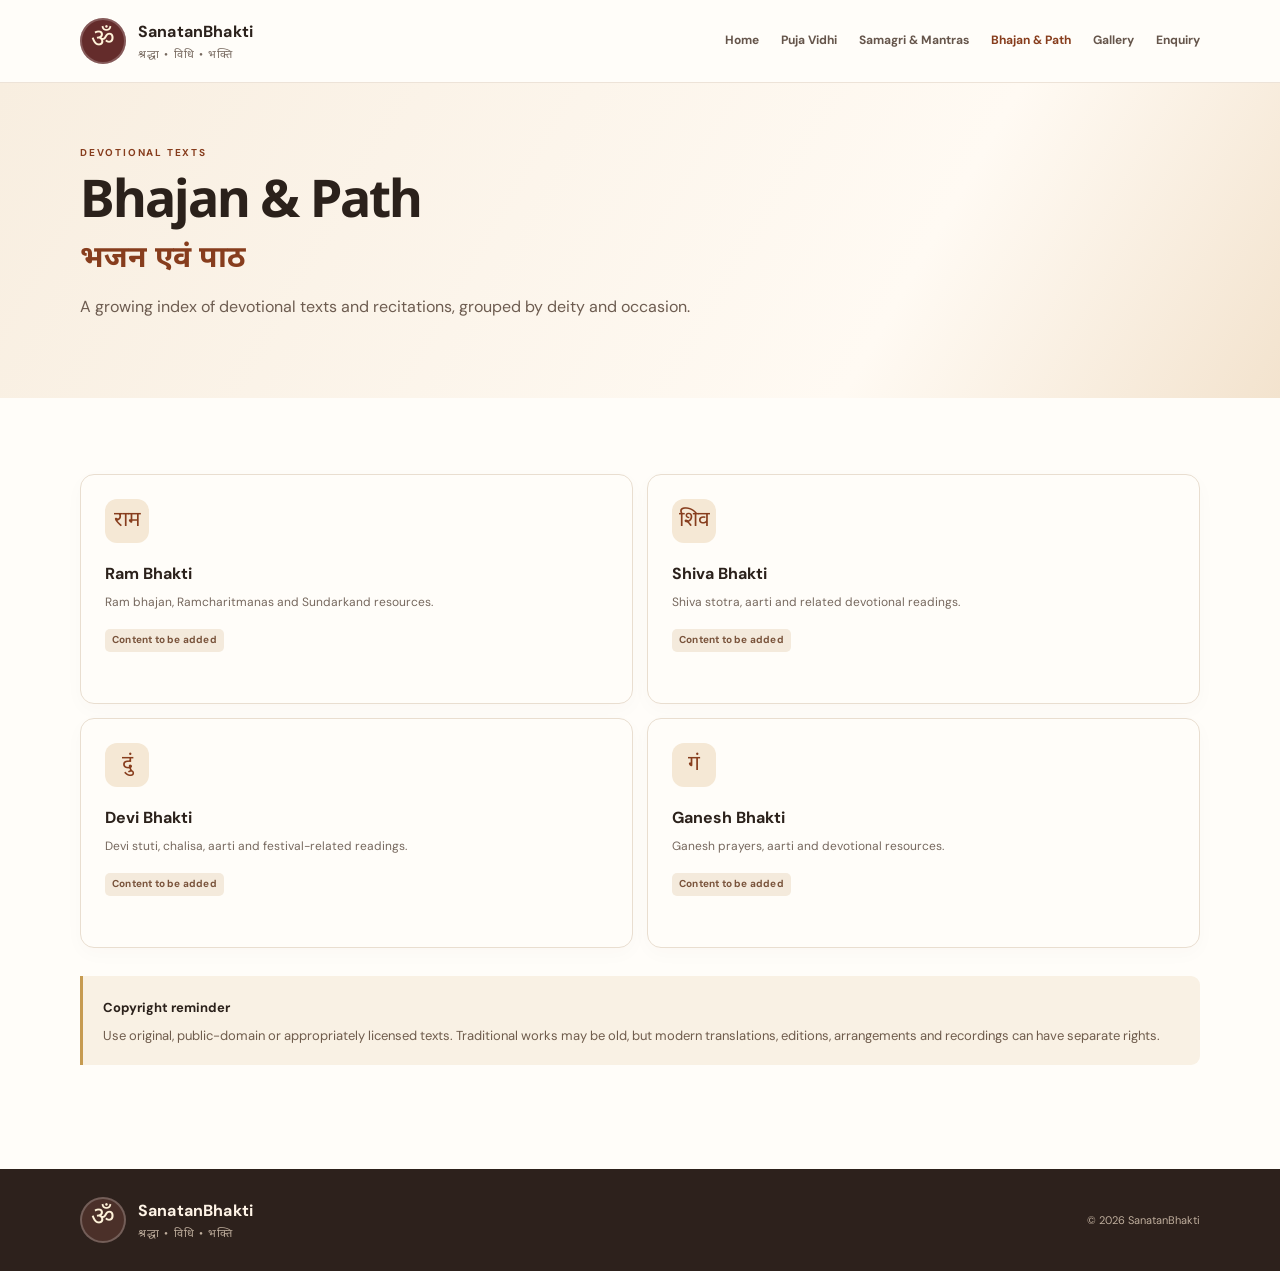
==== bhajan/index.html @ a90468ed "Added folder structure and basic index page" ====
<!doctype html>
<html lang="en"><head><meta charset="utf-8"><meta name="viewport" content="width=device-width, initial-scale=1"><meta name="description" content="Bhajan, aarti, chalisa and path resources."><title>Bhajan & Path | SanatanBhakti</title><link rel="stylesheet" href="../assets/css/style.css"></head><body data-depth="1"><header class="site-header"><div class="container header-inner"><a class="brand" href="../index.html"><span class="brand-mark">ॐ</span><span><strong>SanatanBhakti</strong><small>श्रद्धा • विधि • भक्ति</small></span></a><button class="menu-toggle" aria-label="Open navigation" aria-expanded="false">☰</button><nav class="site-nav" aria-label="Main navigation"></nav></div></header><main><section class="page-hero"><div class="container"><p class="eyebrow">Devotional texts</p><h1>Bhajan & Path <em>भजन एवं पाठ</em></h1><p>A growing index of devotional texts and recitations, grouped by deity and occasion.</p></div></section><section class="section container"><div class="puja-grid"><article class="feature-card"><span class="card-icon">राम</span><h3>Ram Bhakti</h3><p>Ram bhajan, Ramcharitmanas and Sundarkand resources.</p><span class="tag">Content to be added</span></article><article class="feature-card"><span class="card-icon">शिव</span><h3>Shiva Bhakti</h3><p>Shiva stotra, aarti and related devotional readings.</p><span class="tag">Content to be added</span></article><article class="feature-card"><span class="card-icon">दुं</span><h3>Devi Bhakti</h3><p>Devi stuti, chalisa, aarti and festival-related readings.</p><span class="tag">Content to be added</span></article><article class="feature-card"><span class="card-icon">गं</span><h3>Ganesh Bhakti</h3><p>Ganesh prayers, aarti and devotional resources.</p><span class="tag">Content to be added</span></article></div><div class="notice top-gap"><strong>Copyright reminder</strong><p>Use original, public-domain or appropriately licensed texts. Traditional works may be old, but modern translations, editions, arrangements and recordings can have separate rights.</p></div></section></main><footer class="site-footer"><div class="container footer-inner"><a class="brand footer-brand" href="../index.html"><span class="brand-mark">ॐ</span><span><strong>SanatanBhakti</strong><small>श्रद्धा • विधि • भक्ति</small></span></a><p>© <span data-year></span> SanatanBhakti</p></div></footer><script src="../assets/js/main.js"></script></body></html>
---- assets/css/style.css ----
@import url('https://fonts.googleapis.com/css2?family=DM+Sans:wght@400;500;600;700&family=Noto+Sans+Devanagari:wght@400;500;600;700&display=swap');
:root{--ink:#2b211b;--muted:#76685e;--cream:#fbf7f0;--paper:#fffdf9;--line:#e9ded0;--saffron:#b65e2b;--saffron-dark:#873d1d;--maroon:#642c2b;--gold:#c69b51;--green:#5b6a4d;--shadow:0 14px 40px rgba(65,39,21,.08)}
*{box-sizing:border-box}html{scroll-behavior:smooth}body{margin:0;background:var(--paper);color:var(--ink);font-family:"DM Sans","Noto Sans Devanagari",sans-serif;line-height:1.65}a{color:inherit;text-decoration:none}button,input,select,textarea{font:inherit}button,a,input,select,textarea{outline-color:var(--gold)}.container{width:min(1120px,calc(100% - 40px));margin-inline:auto}.sr-only{position:absolute;width:1px;height:1px;padding:0;margin:-1px;overflow:hidden;clip:rect(0,0,0,0);white-space:nowrap;border:0}
.site-header{position:sticky;top:0;z-index:10;background:rgba(255,253,249,.96);backdrop-filter:blur(12px);border-bottom:1px solid rgba(233,222,208,.8)}.header-inner{min-height:82px;display:flex;align-items:center;justify-content:space-between;gap:24px}.brand{display:inline-flex;align-items:center;gap:12px;flex-shrink:0}.brand-mark{width:46px;height:46px;display:grid;place-items:center;border-radius:50%;background:var(--maroon);color:#fff3d9;font-size:26px;font-family:"Noto Sans Devanagari",serif;box-shadow:inset 0 0 0 2px rgba(255,255,255,.22)}.brand strong,.brand small{display:block}.brand strong{font-size:16px;letter-spacing:.01em}.brand small{font-size:11px;color:var(--muted);letter-spacing:.1em}.site-nav{display:flex;align-items:center;gap:22px}.site-nav a{font-size:12px;font-weight:700;color:#65554b;white-space:nowrap}.site-nav a:hover,.site-nav a[aria-current=page]{color:var(--saffron-dark)}.menu-toggle{display:none;border:1px solid var(--line);background:var(--paper);border-radius:9px;padding:8px 11px;color:var(--ink);font-size:20px}
.hero{position:relative;overflow:hidden;background:radial-gradient(ellipse at 85% 30%,rgba(198,155,81,.2),transparent 30%),linear-gradient(120deg,#f8eee0,#fffaf3 58%,#f1dfc6);min-height:520px;display:flex;align-items:center}.hero-content{position:relative;z-index:1;padding-block:80px}.eyebrow{text-transform:uppercase;letter-spacing:.18em;font-size:10px;font-weight:700;color:var(--saffron-dark);margin:0 0 12px}.hero h1,.page-hero h1{font-family:"Noto Sans Devanagari",Georgia,serif;font-size:clamp(38px,5.5vw,68px);line-height:1.17;letter-spacing:-.04em;margin:0 0 22px;max-width:740px}.hero h1 em,.page-hero h1 em,.split-section h2 em{font-style:normal;color:var(--saffron-dark)}.hero-copy{max-width:570px;color:#68584c;font-size:16px;margin:0 0 26px}.hero-ornament{position:absolute;right:8%;top:50%;transform:translateY(-50%);font-family:serif;font-size:clamp(180px,30vw,360px);color:rgba(134,67,33,.055);line-height:1;pointer-events:none}.search-form{display:flex;max-width:560px;padding:6px;background:#fffdf9;border:1px solid #e3d2bc;border-radius:12px;box-shadow:var(--shadow);gap:8px;position:relative;z-index:2}.search-form input{min-width:0;flex:1;border:0;background:transparent;padding:12px 14px;color:var(--ink)}.search-form button{border:0;border-radius:8px;background:var(--maroon);color:#fff8eb;padding:0 20px;font-weight:700;cursor:pointer}.search-form.compact{margin-top:24px;max-width:510px}.hero-actions{display:flex;align-items:center;gap:24px;flex-wrap:wrap;margin-top:24px}.button{display:inline-flex;align-items:center;justify-content:center;gap:14px;border:1px solid transparent;border-radius:9px;padding:12px 18px;font-weight:700;font-size:13px;cursor:pointer;transition:transform .2s,background .2s}.button:hover{transform:translateY(-1px)}.button-primary{background:var(--saffron-dark);color:#fff9ef}.button-outline{border-color:var(--line);background:transparent;color:var(--ink)}.button-light{background:#fff5e5;color:var(--maroon)}.text-link{font-size:13px;font-weight:700;color:var(--saffron-dark)}.hero-note{font-size:11px;color:#827063;margin-top:22px;max-width:600px}
.section{padding-block:76px}.section-tint{background:#f8f1e7}.section-heading{display:flex;justify-content:space-between;align-items:end;gap:20px;margin-bottom:28px}.section-heading h2,.split-section h2,.cta-inner h2{font-family:"Noto Sans Devanagari",Georgia,serif;font-size:clamp(28px,3.4vw,40px);line-height:1.25;margin:0;letter-spacing:-.025em}.section-heading .eyebrow{margin-bottom:7px}.muted{color:var(--muted)}.small{font-size:12px}.feature-grid{display:grid;grid-template-columns:repeat(4,minmax(0,1fr));gap:16px}.feature-card{display:flex;flex-direction:column;align-items:flex-start;min-height:230px;padding:24px;border:1px solid var(--line);border-radius:14px;background:#fffdf9;box-shadow:0 6px 20px rgba(65,39,21,.025);transition:transform .2s,box-shadow .2s}.feature-card:hover,.puja-card:hover{transform:translateY(-3px);box-shadow:var(--shadow)}.card-icon{width:44px;height:44px;display:grid;place-items:center;background:#f5e8d5;border-radius:12px;color:var(--saffron-dark);font-size:21px;font-family:"Noto Sans Devanagari",serif}.feature-card h3,.puja-card h3{font-size:16px;margin:18px 0 6px}.feature-card p,.puja-card p{font-size:12px;color:var(--muted);margin:0 0 16px}.card-arrow{font-size:12px;font-weight:700;color:var(--saffron-dark);margin-top:auto}.puja-grid{display:grid;grid-template-columns:repeat(2,minmax(0,1fr));gap:14px}.puja-card{display:flex;align-items:center;gap:16px;min-width:0;border:1px solid var(--line);border-radius:13px;background:var(--paper);padding:18px;transition:transform .2s,box-shadow .2s}.puja-symbol{width:52px;height:52px;flex-shrink:0;display:grid;place-items:center;border-radius:50%;background:#f4e5cf;color:var(--maroon);font:600 19px "Noto Sans Devanagari",serif}.puja-card h3{margin:0 0 3px}.puja-card p{margin:0 0 8px}.puja-card .card-arrow{margin-left:auto}.tag{display:inline-block;background:#f4eadc;color:#79533b;border-radius:5px;padding:3px 7px;font-size:10px;font-weight:700;letter-spacing:.02em}.split-section{display:grid;grid-template-columns:1fr 1fr;gap:70px;align-items:center}.split-section p{color:var(--muted);font-size:14px}.cta-band{background:var(--maroon);color:#fff8eb;padding:46px 0}.cta-inner{display:flex;align-items:center;justify-content:space-between;gap:24px}.cta-inner .eyebrow{color:#e8c58c}.cta-inner h2{font-size:34px}.cta-inner p:not(.eyebrow){color:#eadbd0;margin-bottom:0;font-size:13px}
.page-hero{background:linear-gradient(120deg,#f8eee0,#fffaf3 70%,#f3e3ce);padding:62px 0}.page-hero h1{font-size:clamp(34px,4.6vw,52px);margin-bottom:14px}.page-hero h1 em{display:block;font-size:.58em;letter-spacing:0;margin-top:8px}.page-hero .container>p:not(.eyebrow){max-width:720px;color:#6d5c50}.notice{padding:18px 20px;border-left:3px solid var(--gold);background:#f9f1e4;border-radius:0 9px 9px 0;margin-bottom:28px}.notice strong{font-size:13px}.notice p{font-size:13px;color:#6f5c4c;margin:5px 0 0}.meta-row{display:flex;gap:8px;flex-wrap:wrap;margin-top:18px}.article-layout{display:grid;grid-template-columns:minmax(0,1fr) 250px;gap:50px;align-items:start}.article h2{font-size:22px;margin:36px 0 10px;line-height:1.4}.article h2:first-of-type{margin-top:28px}.article h2 small{display:block;color:var(--saffron-dark);font-family:"Noto Sans Devanagari",sans-serif;font-size:14px;font-weight:500}.article p,.article li{font-size:14px;color:#66574d}.article li{margin-bottom:8px}.checklist{padding:0;list-style:none}.checklist li{padding:9px 0;border-bottom:1px solid var(--line)}.checklist input{accent-color:var(--saffron-dark);margin-right:9px}.source-placeholder{border:1px dashed #d4b992;background:#fffbf4;border-radius:10px;padding:16px}.source-placeholder p{margin:0}.article-aside{position:sticky;top:105px;display:grid;gap:14px}.aside-card{border:1px solid var(--line);border-radius:12px;padding:18px;background:#fffdf9}.aside-card a{display:block;font-size:12px;color:#6b5749;padding:7px 0}.aside-card h3{margin:4px 0 8px}.aside-card p{font-size:13px;color:var(--muted)}.aside-card hr,.contact-card hr{border:0;border-top:1px solid var(--line);margin:15px 0}.full-width{width:100%}.top-gap{margin-top:28px}.empty-state{grid-column:1/-1;padding:30px;text-align:center;color:var(--muted)}.gallery-grid{display:grid;grid-template-columns:repeat(3,minmax(0,1fr));gap:18px}.gallery-placeholder{min-height:210px;display:flex;flex-direction:column;align-items:flex-start;justify-content:end;padding:24px;border-radius:14px;border:1px solid #e4d3bc;background:radial-gradient(circle at 80% 20%,#f0d8ad,transparent 34%),linear-gradient(140deg,#f7ead7,#fffaf2)}.gallery-placeholder span{font:36px "Noto Sans Devanagari",serif;color:var(--saffron-dark);margin-bottom:auto}.gallery-placeholder h3{margin:22px 0 3px;font-size:16px}.gallery-placeholder p{margin:0;color:var(--muted);font-size:12px}.form-layout{display:grid;grid-template-columns:minmax(0,1.4fr) minmax(250px,.8fr);gap:55px;align-items:start}.form-layout h2{font-size:25px;margin-top:0}.enquiry-form{display:grid;gap:16px}.enquiry-form label{display:grid;gap:7px;font-size:12px;font-weight:700;color:#59483d}.enquiry-form input,.enquiry-form select,.enquiry-form textarea{width:100%;border:1px solid #dfd2c3;border-radius:8px;padding:12px 13px;background:#fffdf9;color:var(--ink);font-weight:400}.enquiry-form textarea{resize:vertical}.enquiry-form .button{justify-self:start}.form-status{font-size:12px;color:var(--green)}.contact-card{position:sticky;top:105px}.site-footer{background:#2d211c;color:#e8d9c8;padding:28px 0}.footer-inner{display:flex;align-items:center;justify-content:space-between;gap:18px;flex-wrap:wrap}.footer-brand .brand-mark{background:#4b3029}.footer-brand strong{color:#fff4e7}.footer-brand small,.footer-inner p{color:#bfae9d;font-size:11px}.not-found{min-height:80vh;display:flex;flex-direction:column;align-items:flex-start;justify-content:center}.not-found h1{font-family:Georgia,serif;font-size:42px;margin:0}.not-found .brand-mark{margin-bottom:20px}
[hidden]{display:none!important}
@media(max-width:980px){.site-nav{gap:13px}.site-nav a{font-size:11px}.feature-grid{grid-template-columns:repeat(2,minmax(0,1fr))}.header-inner{gap:14px}.brand strong{font-size:14px}}
@media(max-width:760px){.container{width:min(100% - 30px,620px)}.header-inner{min-height:72px}.menu-toggle{display:block}.site-nav{display:none;position:absolute;top:71px;left:0;right:0;padding:14px 20px 20px;background:var(--paper);border-bottom:1px solid var(--line);box-shadow:var(--shadow);flex-direction:column;align-items:stretch;gap:0}.site-nav.is-open{display:flex}.site-nav a{font-size:13px;padding:11px 4px;border-bottom:1px solid #f0e7dc}.site-nav a:last-child{border-bottom:0}.hero{min-height:unset}.hero-content{padding-block:62px}.hero-ornament{right:-4%;top:28%;font-size:210px}.hero-copy{font-size:14px}.search-form{gap:3px}.search-form input{padding:10px}.search-form button{padding:0 13px}.section{padding-block:54px}.section-heading{align-items:flex-start;flex-direction:column;gap:12px}.feature-grid{gap:12px}.feature-card{padding:18px;min-height:210px}.puja-grid{grid-template-columns:1fr}.split-section{grid-template-columns:1fr;gap:18px}.cta-inner{align-items:flex-start;flex-direction:column}.page-hero{padding:45px 0}.article-layout,.form-layout{grid-template-columns:1fr;gap:25px}.article-aside,.contact-card{position:static}.gallery-grid{grid-template-columns:repeat(2,minmax(0,1fr));gap:12px}.gallery-placeholder{min-height:175px;padding:16px}.footer-inner{align-items:flex-start;flex-direction:column;gap:12px}}
@media(max-width:420px){.brand-mark{width:40px;height:40px;font-size:22px}.brand{gap:8px}.brand strong{font-size:13px}.brand small{font-size:9px}.feature-grid{grid-template-columns:1fr}.feature-card{min-height:unset}.gallery-grid{grid-template-columns:1fr}.hero h1{font-size:37px}.hero-actions{align-items:flex-start;flex-direction:column;gap:14px}.puja-card{padding:14px;gap:12px}.puja-symbol{width:44px;height:44px}.section-heading h2,.split-section h2{font-size:30px}}
@media print{.site-header,.site-footer,.article-aside,.page-hero,.button,.cta-band{display:none!important}body{background:#fff;color:#000;font-size:11pt}.container{width:100%;max-width:none}.section{padding:0}.article-layout{display:block}.article p,.article li{color:#222}.notice{border:1px solid #bbb;background:#fff}.checklist input{appearance:auto}}
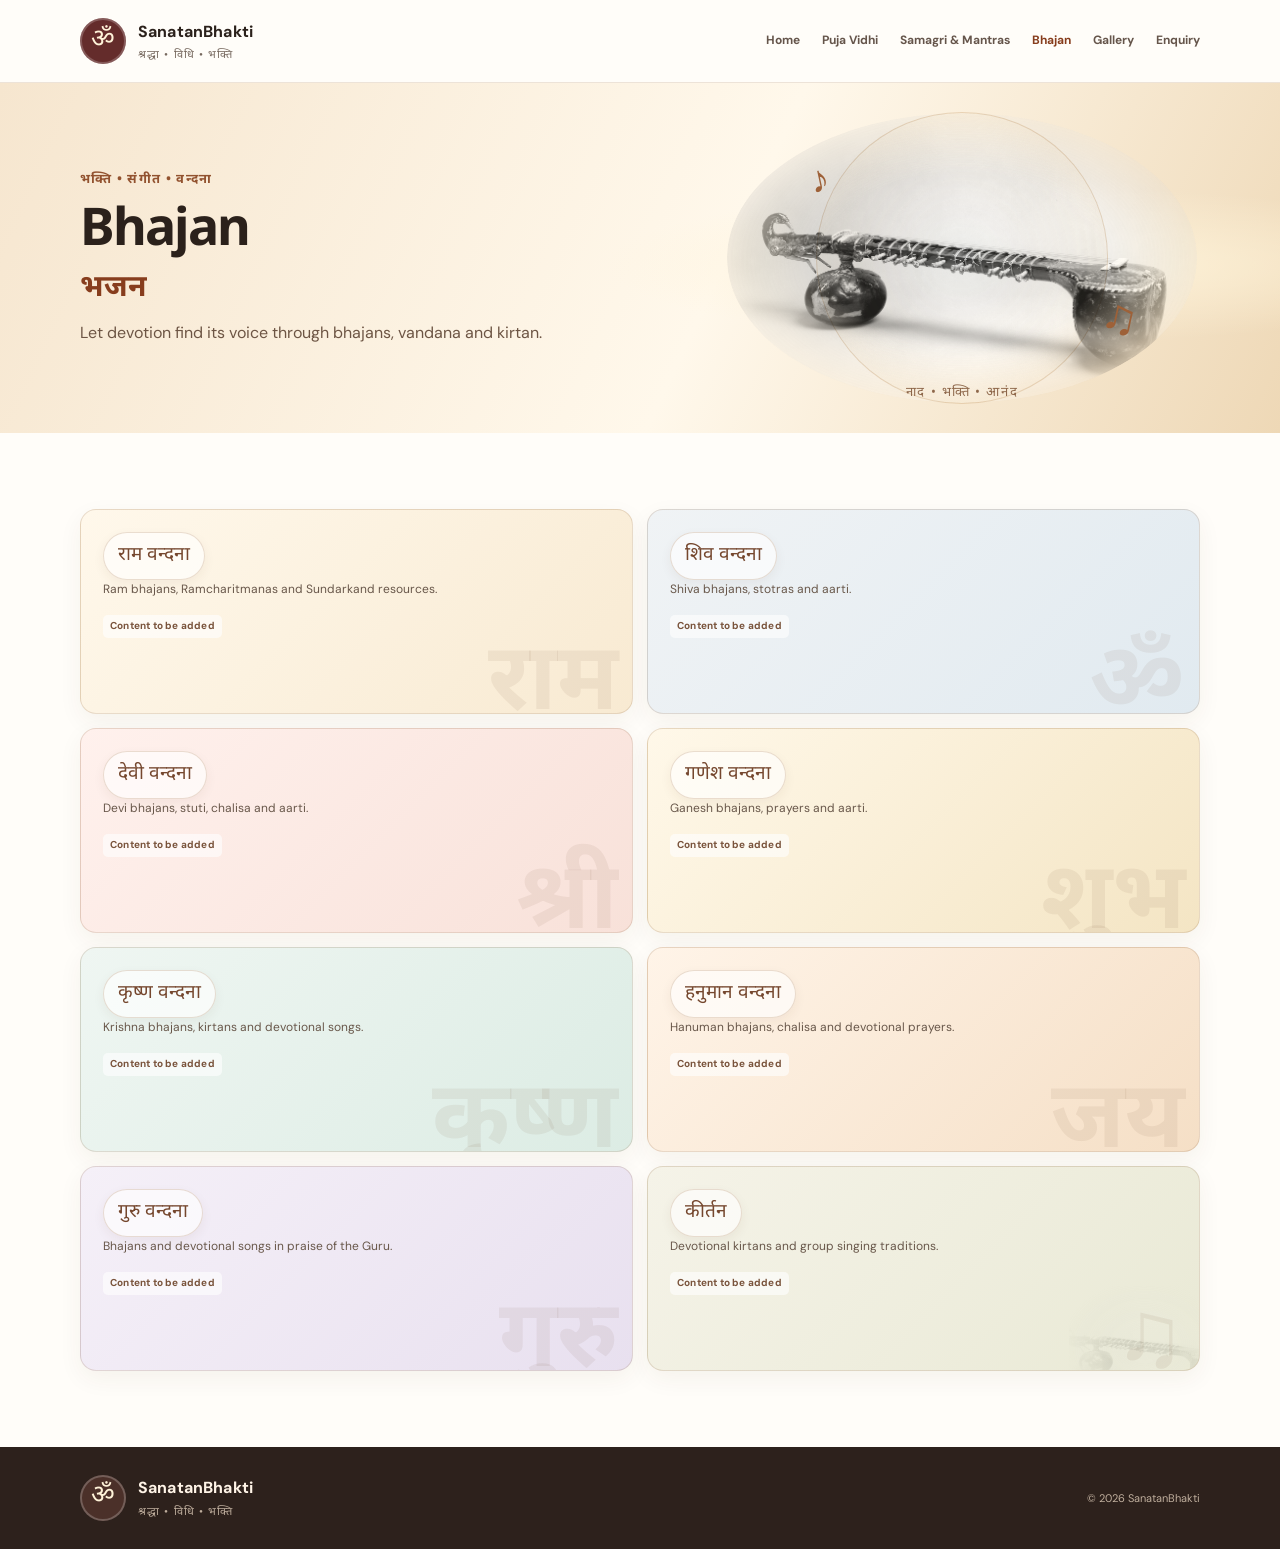
==== commit ac73a53e: "Modified satyanarayan puja html and related resources" ====
--- a/bhajan/index.html
+++ b/bhajan/index.html
@@ -1,2 +1,93 @@
 <!doctype html>
-<html lang="en"><head><meta charset="utf-8"><meta name="viewport" content="width=device-width, initial-scale=1"><meta name="description" content="Bhajan, aarti, chalisa and path resources."><title>Bhajan & Path | SanatanBhakti</title><link rel="stylesheet" href="../assets/css/style.css"></head><body data-depth="1"><header class="site-header"><div class="container header-inner"><a class="brand" href="../index.html"><span class="brand-mark">ॐ</span><span><strong>SanatanBhakti</strong><small>श्रद्धा • विधि • भक्ति</small></span></a><button class="menu-toggle" aria-label="Open navigation" aria-expanded="false">☰</button><nav class="site-nav" aria-label="Main navigation"></nav></div></header><main><section class="page-hero"><div class="container"><p class="eyebrow">Devotional texts</p><h1>Bhajan & Path <em>भजन एवं पाठ</em></h1><p>A growing index of devotional texts and recitations, grouped by deity and occasion.</p></div></section><section class="section container"><div class="puja-grid"><article class="feature-card"><span class="card-icon">राम</span><h3>Ram Bhakti</h3><p>Ram bhajan, Ramcharitmanas and Sundarkand resources.</p><span class="tag">Content to be added</span></article><article class="feature-card"><span class="card-icon">शिव</span><h3>Shiva Bhakti</h3><p>Shiva stotra, aarti and related devotional readings.</p><span class="tag">Content to be added</span></article><article class="feature-card"><span class="card-icon">दुं</span><h3>Devi Bhakti</h3><p>Devi stuti, chalisa, aarti and festival-related readings.</p><span class="tag">Content to be added</span></article><article class="feature-card"><span class="card-icon">गं</span><h3>Ganesh Bhakti</h3><p>Ganesh prayers, aarti and devotional resources.</p><span class="tag">Content to be added</span></article></div><div class="notice top-gap"><strong>Copyright reminder</strong><p>Use original, public-domain or appropriately licensed texts. Traditional works may be old, but modern translations, editions, arrangements and recordings can have separate rights.</p></div></section></main><footer class="site-footer"><div class="container footer-inner"><a class="brand footer-brand" href="../index.html"><span class="brand-mark">ॐ</span><span><strong>SanatanBhakti</strong><small>श्रद्धा • विधि • भक्ति</small></span></a><p>© <span data-year></span> SanatanBhakti</p></div></footer><script src="../assets/js/main.js"></script></body></html>+<html lang="en">
+  <head>
+    <meta charset="utf-8">
+    <meta name="viewport" content="width=device-width, initial-scale=1">
+    <meta name="description" content="Bhajan, aarti, chalisa and devotional song resources.">
+    <title>Bhajan | SanatanBhakti</title>
+    <link rel="stylesheet" href="../assets/css/style.css">
+  </head>
+  <body class="page-bhajan" data-depth="1">
+    <header class="site-header">
+      <div class="container header-inner">
+        <a class="brand" href="../index.html">
+          <span class="brand-mark">ॐ</span>
+          <span><strong>SanatanBhakti</strong><small>श्रद्धा • विधि • भक्ति</small></span>
+        </a>
+        <button class="menu-toggle" aria-label="Open navigation" aria-expanded="false">☰</button>
+        <nav class="site-nav" aria-label="Main navigation"></nav>
+      </div>
+    </header>
+    <main>
+      <section class="page-hero bhajan-hero">
+        <div class="container bhajan-hero-inner">
+          <div class="bhajan-hero-copy">
+            <p class="eyebrow">भक्ति • संगीत • वन्दना</p>
+            <h1>Bhajan <em>भजन</em></h1>
+            <p>Let devotion find its voice through bhajans, vandana and kirtan.</p>
+          </div>
+          <div class="bhajan-hero-art" aria-hidden="true">
+            <span class="bhajan-note bhajan-note-one">♪</span>
+            <span class="bhajan-note bhajan-note-two">♫</span>
+            <img class="bhajan-hero-sitar" src="../assets/images/sitar.jpg" alt="">
+            <span class="bhajan-art-caption">नाद • भक्ति • आनंद</span>
+          </div>
+        </div>
+      </section>
+      <section class="section container">
+        <div class="puja-grid bhajan-grid">
+          <article class="feature-card bhajan-card" data-tone="ram" data-watermark="राम">
+            <span class="card-icon">राम वन्दना</span>
+            <p>Ram bhajans, Ramcharitmanas and Sundarkand resources.</p>
+            <span class="tag">Content to be added</span>
+          </article>
+          <article class="feature-card bhajan-card" data-tone="shiv" data-watermark="ॐ">
+            <span class="card-icon">शिव वन्दना</span>
+            <p>Shiva bhajans, stotras and aarti.</p>
+            <span class="tag">Content to be added</span>
+          </article>
+          <article class="feature-card bhajan-card" data-tone="devi" data-watermark="श्री">
+            <span class="card-icon">देवी वन्दना</span>
+            <p>Devi bhajans, stuti, chalisa and aarti.</p>
+            <span class="tag">Content to be added</span>
+          </article>
+          <article class="feature-card bhajan-card" data-tone="ganesh" data-watermark="शुभ">
+            <span class="card-icon">गणेश वन्दना</span>
+            <p>Ganesh bhajans, prayers and aarti.</p>
+            <span class="tag">Content to be added</span>
+          </article>
+          <article class="feature-card bhajan-card" data-tone="krishna" data-watermark="कृष्ण">
+            <span class="card-icon">कृष्ण वन्दना</span>
+            <p>Krishna bhajans, kirtans and devotional songs.</p>
+            <span class="tag">Content to be added</span>
+          </article>
+          <article class="feature-card bhajan-card" data-tone="hanuman" data-watermark="जय">
+            <span class="card-icon">हनुमान वन्दना</span>
+            <p>Hanuman bhajans, chalisa and devotional prayers.</p>
+            <span class="tag">Content to be added</span>
+          </article>
+          <article class="feature-card bhajan-card" data-tone="guru" data-watermark="गुरु">
+            <span class="card-icon">गुरु वन्दना</span>
+            <p>Bhajans and devotional songs in praise of the Guru.</p>
+            <span class="tag">Content to be added</span>
+          </article>
+          <article class="feature-card bhajan-card" data-tone="kirtan" data-watermark="♫">
+            <span class="card-icon">कीर्तन</span>
+            <p>Devotional kirtans and group singing traditions.</p>
+            <span class="tag">Content to be added</span>
+          </article>
+        </div>
+      </section>
+    </main>
+    <footer class="site-footer">
+      <div class="container footer-inner">
+        <a class="brand footer-brand" href="../index.html">
+          <span class="brand-mark">ॐ</span>
+          <span><strong>SanatanBhakti</strong><small>श्रद्धा • विधि • भक्ति</small></span>
+        </a>
+        <p>© <span data-year></span> SanatanBhakti</p>
+      </div>
+    </footer>
+    <script src="../assets/js/main.js"></script>
+  </body>
+</html>
--- a/assets/css/style.css
+++ b/assets/css/style.css
@@ -1,9 +1,45 @@
 @import url('https://fonts.googleapis.com/css2?family=DM+Sans:wght@400;500;600;700&family=Noto+Sans+Devanagari:wght@400;500;600;700&display=swap');
+@import url("./imagery.css");
 :root{--ink:#2b211b;--muted:#76685e;--cream:#fbf7f0;--paper:#fffdf9;--line:#e9ded0;--saffron:#b65e2b;--saffron-dark:#873d1d;--maroon:#642c2b;--gold:#c69b51;--green:#5b6a4d;--shadow:0 14px 40px rgba(65,39,21,.08)}
 *{box-sizing:border-box}html{scroll-behavior:smooth}body{margin:0;background:var(--paper);color:var(--ink);font-family:"DM Sans","Noto Sans Devanagari",sans-serif;line-height:1.65}a{color:inherit;text-decoration:none}button,input,select,textarea{font:inherit}button,a,input,select,textarea{outline-color:var(--gold)}.container{width:min(1120px,calc(100% - 40px));margin-inline:auto}.sr-only{position:absolute;width:1px;height:1px;padding:0;margin:-1px;overflow:hidden;clip:rect(0,0,0,0);white-space:nowrap;border:0}
 .site-header{position:sticky;top:0;z-index:10;background:rgba(255,253,249,.96);backdrop-filter:blur(12px);border-bottom:1px solid rgba(233,222,208,.8)}.header-inner{min-height:82px;display:flex;align-items:center;justify-content:space-between;gap:24px}.brand{display:inline-flex;align-items:center;gap:12px;flex-shrink:0}.brand-mark{width:46px;height:46px;display:grid;place-items:center;border-radius:50%;background:var(--maroon);color:#fff3d9;font-size:26px;font-family:"Noto Sans Devanagari",serif;box-shadow:inset 0 0 0 2px rgba(255,255,255,.22)}.brand strong,.brand small{display:block}.brand strong{font-size:16px;letter-spacing:.01em}.brand small{font-size:11px;color:var(--muted);letter-spacing:.1em}.site-nav{display:flex;align-items:center;gap:22px}.site-nav a{font-size:12px;font-weight:700;color:#65554b;white-space:nowrap}.site-nav a:hover,.site-nav a[aria-current=page]{color:var(--saffron-dark)}.menu-toggle{display:none;border:1px solid var(--line);background:var(--paper);border-radius:9px;padding:8px 11px;color:var(--ink);font-size:20px}
 .hero{position:relative;overflow:hidden;background:radial-gradient(ellipse at 85% 30%,rgba(198,155,81,.2),transparent 30%),linear-gradient(120deg,#f8eee0,#fffaf3 58%,#f1dfc6);min-height:520px;display:flex;align-items:center}.hero-content{position:relative;z-index:1;padding-block:80px}.eyebrow{text-transform:uppercase;letter-spacing:.18em;font-size:10px;font-weight:700;color:var(--saffron-dark);margin:0 0 12px}.hero h1,.page-hero h1{font-family:"Noto Sans Devanagari",Georgia,serif;font-size:clamp(38px,5.5vw,68px);line-height:1.17;letter-spacing:-.04em;margin:0 0 22px;max-width:740px}.hero h1 em,.page-hero h1 em,.split-section h2 em{font-style:normal;color:var(--saffron-dark)}.hero-copy{max-width:570px;color:#68584c;font-size:16px;margin:0 0 26px}.hero-ornament{position:absolute;right:8%;top:50%;transform:translateY(-50%);font-family:serif;font-size:clamp(180px,30vw,360px);color:rgba(134,67,33,.055);line-height:1;pointer-events:none}.search-form{display:flex;max-width:560px;padding:6px;background:#fffdf9;border:1px solid #e3d2bc;border-radius:12px;box-shadow:var(--shadow);gap:8px;position:relative;z-index:2}.search-form input{min-width:0;flex:1;border:0;background:transparent;padding:12px 14px;color:var(--ink)}.search-form button{border:0;border-radius:8px;background:var(--maroon);color:#fff8eb;padding:0 20px;font-weight:700;cursor:pointer}.search-form.compact{margin-top:24px;max-width:510px}.hero-actions{display:flex;align-items:center;gap:24px;flex-wrap:wrap;margin-top:24px}.button{display:inline-flex;align-items:center;justify-content:center;gap:14px;border:1px solid transparent;border-radius:9px;padding:12px 18px;font-weight:700;font-size:13px;cursor:pointer;transition:transform .2s,background .2s}.button:hover{transform:translateY(-1px)}.button-primary{background:var(--saffron-dark);color:#fff9ef}.button-outline{border-color:var(--line);background:transparent;color:var(--ink)}.button-light{background:#fff5e5;color:var(--maroon)}.text-link{font-size:13px;font-weight:700;color:var(--saffron-dark)}.hero-note{font-size:11px;color:#827063;margin-top:22px;max-width:600px}
 .section{padding-block:76px}.section-tint{background:#f8f1e7}.section-heading{display:flex;justify-content:space-between;align-items:end;gap:20px;margin-bottom:28px}.section-heading h2,.split-section h2,.cta-inner h2{font-family:"Noto Sans Devanagari",Georgia,serif;font-size:clamp(28px,3.4vw,40px);line-height:1.25;margin:0;letter-spacing:-.025em}.section-heading .eyebrow{margin-bottom:7px}.muted{color:var(--muted)}.small{font-size:12px}.feature-grid{display:grid;grid-template-columns:repeat(4,minmax(0,1fr));gap:16px}.feature-card{display:flex;flex-direction:column;align-items:flex-start;min-height:230px;padding:24px;border:1px solid var(--line);border-radius:14px;background:#fffdf9;box-shadow:0 6px 20px rgba(65,39,21,.025);transition:transform .2s,box-shadow .2s}.feature-card:hover,.puja-card:hover{transform:translateY(-3px);box-shadow:var(--shadow)}.card-icon{width:44px;height:44px;display:grid;place-items:center;background:#f5e8d5;border-radius:12px;color:var(--saffron-dark);font-size:21px;font-family:"Noto Sans Devanagari",serif}.feature-card h3,.puja-card h3{font-size:16px;margin:18px 0 6px}.feature-card p,.puja-card p{font-size:12px;color:var(--muted);margin:0 0 16px}.card-arrow{font-size:12px;font-weight:700;color:var(--saffron-dark);margin-top:auto}.puja-grid{display:grid;grid-template-columns:repeat(2,minmax(0,1fr));gap:14px}.puja-card{display:flex;align-items:center;gap:16px;min-width:0;border:1px solid var(--line);border-radius:13px;background:var(--paper);padding:18px;transition:transform .2s,box-shadow .2s}.puja-symbol{width:52px;height:52px;flex-shrink:0;display:grid;place-items:center;border-radius:50%;background:#f4e5cf;color:var(--maroon);font:600 19px "Noto Sans Devanagari",serif}.puja-card h3{margin:0 0 3px}.puja-card p{margin:0 0 8px}.puja-card .card-arrow{margin-left:auto}.tag{display:inline-block;background:#f4eadc;color:#79533b;border-radius:5px;padding:3px 7px;font-size:10px;font-weight:700;letter-spacing:.02em}.split-section{display:grid;grid-template-columns:1fr 1fr;gap:70px;align-items:center}.split-section p{color:var(--muted);font-size:14px}.cta-band{background:var(--maroon);color:#fff8eb;padding:46px 0}.cta-inner{display:flex;align-items:center;justify-content:space-between;gap:24px}.cta-inner .eyebrow{color:#e8c58c}.cta-inner h2{font-size:34px}.cta-inner p:not(.eyebrow){color:#eadbd0;margin-bottom:0;font-size:13px}
+.page-hero.bhajan-hero{padding:34px 0}
+.bhajan-grid .card-icon{width:auto;min-width:44px;height:44px;padding:0 12px;white-space:nowrap;font-size:18px}
+.page-hero.bhajan-hero{position:relative;overflow:hidden;padding:30px 0;background:radial-gradient(ellipse at 82% 52%,rgba(255,244,218,.95),transparent 30%),linear-gradient(115deg,#f6e6cf,#fff8eb 56%,#eed8b6)}
+.bhajan-hero-inner{display:grid;grid-template-columns:1.15fr .85fr;align-items:center;min-height:280px}
+.bhajan-hero-copy{position:relative;z-index:1}
+.bhajan-hero-copy .eyebrow{color:#92522f;letter-spacing:.1em;font-family:"Noto Sans Devanagari",sans-serif;font-size:13px}
+.bhajan-hero-copy h1{margin-bottom:12px}
+.bhajan-hero-copy>p:last-child{max-width:480px;margin:0;color:#6d5544;font-size:16px}
+.bhajan-hero-art{position:relative;display:grid;place-items:center;min-height:250px;color:#995f35}
+.bhajan-hero-art svg{position:relative;z-index:1;width:min(100%,270px);height:auto;overflow:visible;filter:drop-shadow(0 10px 12px rgba(87,53,28,.12))}
+.instrument-halo{fill:rgba(255,255,255,.32);stroke:rgba(181,129,69,.25);stroke-width:1.5;stroke-dasharray:3 7}
+.veena-body{fill:#bb7540;stroke:#8d4e2f;stroke-width:3}
+.veena-neck{fill:none;stroke:#8d4e2f;stroke-width:12;stroke-linecap:round}
+.veena-string{fill:none;stroke:#f6dfad;stroke-width:1.5}
+.veena-fret,.veena-detail,.veena-peg{fill:none;stroke:#f2d59d;stroke-width:3;stroke-linecap:round;stroke-linejoin:round}
+.veena-peg{stroke:#8d4e2f;stroke-width:5}
+.bhajan-note{position:absolute;z-index:2;color:#9e6138;font-family:Georgia,serif;font-weight:700}
+.bhajan-note-one{top:12%;left:18%;font-size:38px;transform:rotate(-12deg)}
+.bhajan-note-two{right:13%;bottom:16%;font-size:48px;transform:rotate(12deg)}
+.bhajan-art-caption{position:absolute;bottom:2px;color:#8e674a;font:13px "Noto Sans Devanagari",sans-serif;letter-spacing:.12em}
+.bhajan-grid .bhajan-card{position:relative;isolation:isolate;overflow:hidden;min-height:205px;padding:22px;border-radius:16px;border-color:rgba(131,89,51,.18);box-shadow:0 8px 24px rgba(79,50,27,.055)}
+.bhajan-grid .bhajan-card::after{content:attr(data-watermark);position:absolute;z-index:-1;right:14px;bottom:-20px;color:rgba(106,62,34,.075);font:700 94px "Noto Sans Devanagari",serif;line-height:1;pointer-events:none}
+.bhajan-grid .bhajan-card[data-tone="ram"]{background:linear-gradient(135deg,#fff8eb,#f8ead2)}
+.bhajan-grid .bhajan-card[data-tone="shiv"]{background:linear-gradient(135deg,#f0f3f5,#e1eaf0)}
+.bhajan-grid .bhajan-card[data-tone="devi"]{background:linear-gradient(135deg,#fff1ed,#f8e1d9)}
+.bhajan-grid .bhajan-card[data-tone="ganesh"]{background:linear-gradient(135deg,#fff8e9,#f4e5c4)}
+.bhajan-grid .bhajan-card[data-tone="krishna"]{background:linear-gradient(135deg,#eff6f2,#dcece4)}
+.bhajan-grid .bhajan-card[data-tone="hanuman"]{background:linear-gradient(135deg,#fff4e8,#f5dfc6)}
+.bhajan-grid .bhajan-card[data-tone="guru"]{background:linear-gradient(135deg,#f5f0f8,#e8e0ef)}
+.bhajan-grid .bhajan-card[data-tone="kirtan"]{background:linear-gradient(135deg,#f5f3e8,#e9e9d5)}
+.bhajan-grid .bhajan-card .card-icon{position:relative;z-index:1;height:48px;padding-inline:14px;border:1px solid rgba(151,97,48,.2);border-radius:999px;background:rgba(255,255,255,.64);color:#75472e;font-size:19px;box-shadow:0 4px 12px rgba(86,55,30,.06)}
+.bhajan-grid .bhajan-card p,.bhajan-grid .bhajan-card .tag{position:relative;z-index:1}
+.bhajan-grid .bhajan-card p{max-width:90%;color:#68574a}
+.bhajan-grid .bhajan-card .tag{background:rgba(255,255,255,.62);color:#79533b}
+@media(max-width:760px){.bhajan-hero-inner{grid-template-columns:1fr;min-height:unset}.bhajan-hero-copy{padding:12px 0 0}.bhajan-hero-copy h1{font-size:44px}.bhajan-hero-copy>p:last-child{font-size:14px}.bhajan-hero-art{position:absolute;right:0;bottom:-15px;width:42%;min-height:190px;opacity:.38}.bhajan-hero-art svg{width:190px}.bhajan-note-one{left:0}.bhajan-note-two{right:2%}.bhajan-art-caption{display:none}.bhajan-grid .bhajan-card{min-height:175px}}
 .page-hero{background:linear-gradient(120deg,#f8eee0,#fffaf3 70%,#f3e3ce);padding:62px 0}.page-hero h1{font-size:clamp(34px,4.6vw,52px);margin-bottom:14px}.page-hero h1 em{display:block;font-size:.58em;letter-spacing:0;margin-top:8px}.page-hero .container>p:not(.eyebrow){max-width:720px;color:#6d5c50}.notice{padding:18px 20px;border-left:3px solid var(--gold);background:#f9f1e4;border-radius:0 9px 9px 0;margin-bottom:28px}.notice strong{font-size:13px}.notice p{font-size:13px;color:#6f5c4c;margin:5px 0 0}.meta-row{display:flex;gap:8px;flex-wrap:wrap;margin-top:18px}.article-layout{display:grid;grid-template-columns:minmax(0,1fr) 250px;gap:50px;align-items:start}.article h2{font-size:22px;margin:36px 0 10px;line-height:1.4}.article h2:first-of-type{margin-top:28px}.article h2 small{display:block;color:var(--saffron-dark);font-family:"Noto Sans Devanagari",sans-serif;font-size:14px;font-weight:500}.article p,.article li{font-size:14px;color:#66574d}.article li{margin-bottom:8px}.checklist{padding:0;list-style:none}.checklist li{padding:9px 0;border-bottom:1px solid var(--line)}.checklist input{accent-color:var(--saffron-dark);margin-right:9px}.source-placeholder{border:1px dashed #d4b992;background:#fffbf4;border-radius:10px;padding:16px}.source-placeholder p{margin:0}.article-aside{position:sticky;top:105px;display:grid;gap:14px}.aside-card{border:1px solid var(--line);border-radius:12px;padding:18px;background:#fffdf9}.aside-card a{display:block;font-size:12px;color:#6b5749;padding:7px 0}.aside-card h3{margin:4px 0 8px}.aside-card p{font-size:13px;color:var(--muted)}.aside-card hr,.contact-card hr{border:0;border-top:1px solid var(--line);margin:15px 0}.full-width{width:100%}.top-gap{margin-top:28px}.empty-state{grid-column:1/-1;padding:30px;text-align:center;color:var(--muted)}.gallery-grid{display:grid;grid-template-columns:repeat(3,minmax(0,1fr));gap:18px}.gallery-placeholder{min-height:210px;display:flex;flex-direction:column;align-items:flex-start;justify-content:end;padding:24px;border-radius:14px;border:1px solid #e4d3bc;background:radial-gradient(circle at 80% 20%,#f0d8ad,transparent 34%),linear-gradient(140deg,#f7ead7,#fffaf2)}.gallery-placeholder span{font:36px "Noto Sans Devanagari",serif;color:var(--saffron-dark);margin-bottom:auto}.gallery-placeholder h3{margin:22px 0 3px;font-size:16px}.gallery-placeholder p{margin:0;color:var(--muted);font-size:12px}.form-layout{display:grid;grid-template-columns:minmax(0,1.4fr) minmax(250px,.8fr);gap:55px;align-items:start}.form-layout h2{font-size:25px;margin-top:0}.enquiry-form{display:grid;gap:16px}.enquiry-form label{display:grid;gap:7px;font-size:12px;font-weight:700;color:#59483d}.enquiry-form input,.enquiry-form select,.enquiry-form textarea{width:100%;border:1px solid #dfd2c3;border-radius:8px;padding:12px 13px;background:#fffdf9;color:var(--ink);font-weight:400}.enquiry-form textarea{resize:vertical}.enquiry-form .button{justify-self:start}.form-status{font-size:12px;color:var(--green)}.contact-card{position:sticky;top:105px}.site-footer{background:#2d211c;color:#e8d9c8;padding:28px 0}.footer-inner{display:flex;align-items:center;justify-content:space-between;gap:18px;flex-wrap:wrap}.footer-brand .brand-mark{background:#4b3029}.footer-brand strong{color:#fff4e7}.footer-brand small,.footer-inner p{color:#bfae9d;font-size:11px}.not-found{min-height:80vh;display:flex;flex-direction:column;align-items:flex-start;justify-content:center}.not-found h1{font-family:Georgia,serif;font-size:42px;margin:0}.not-found .brand-mark{margin-bottom:20px}
 [hidden]{display:none!important}
 @media(max-width:980px){.site-nav{gap:13px}.site-nav a{font-size:11px}.feature-grid{grid-template-columns:repeat(2,minmax(0,1fr))}.header-inner{gap:14px}.brand strong{font-size:14px}}
